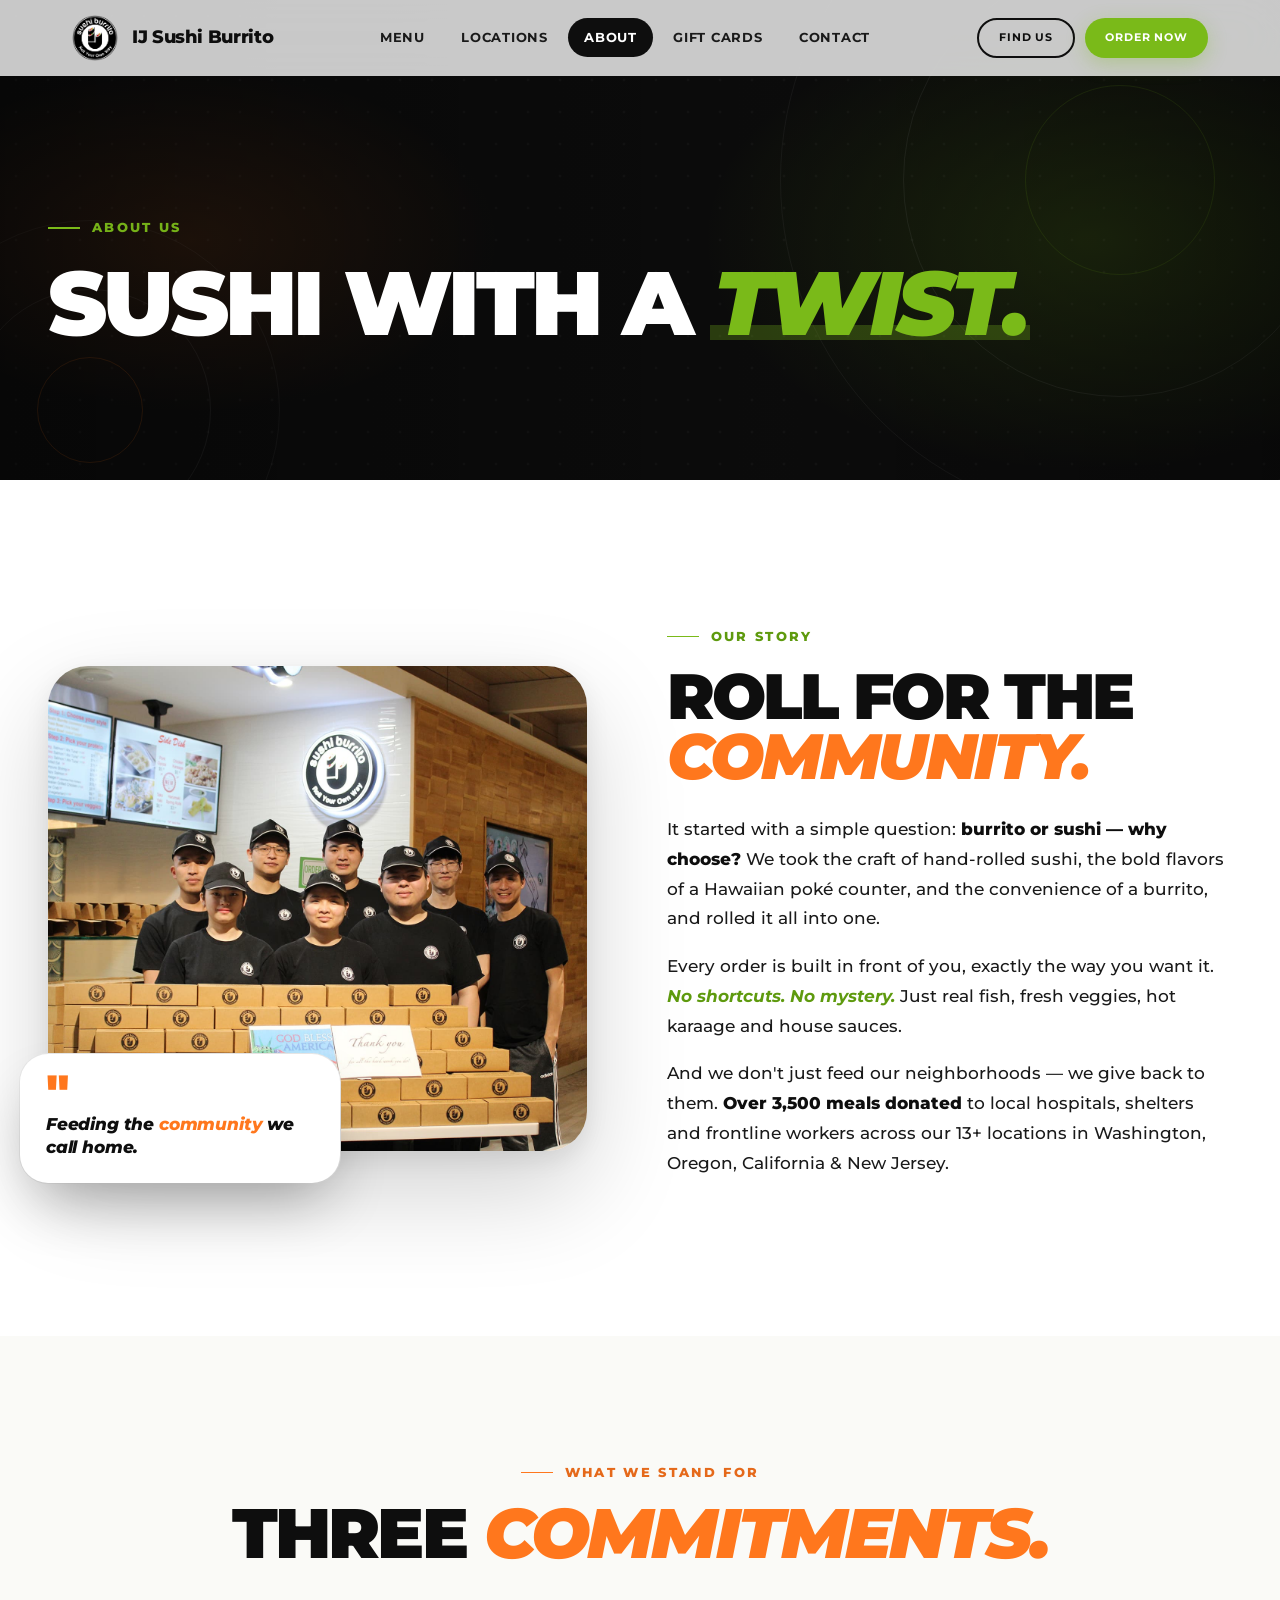
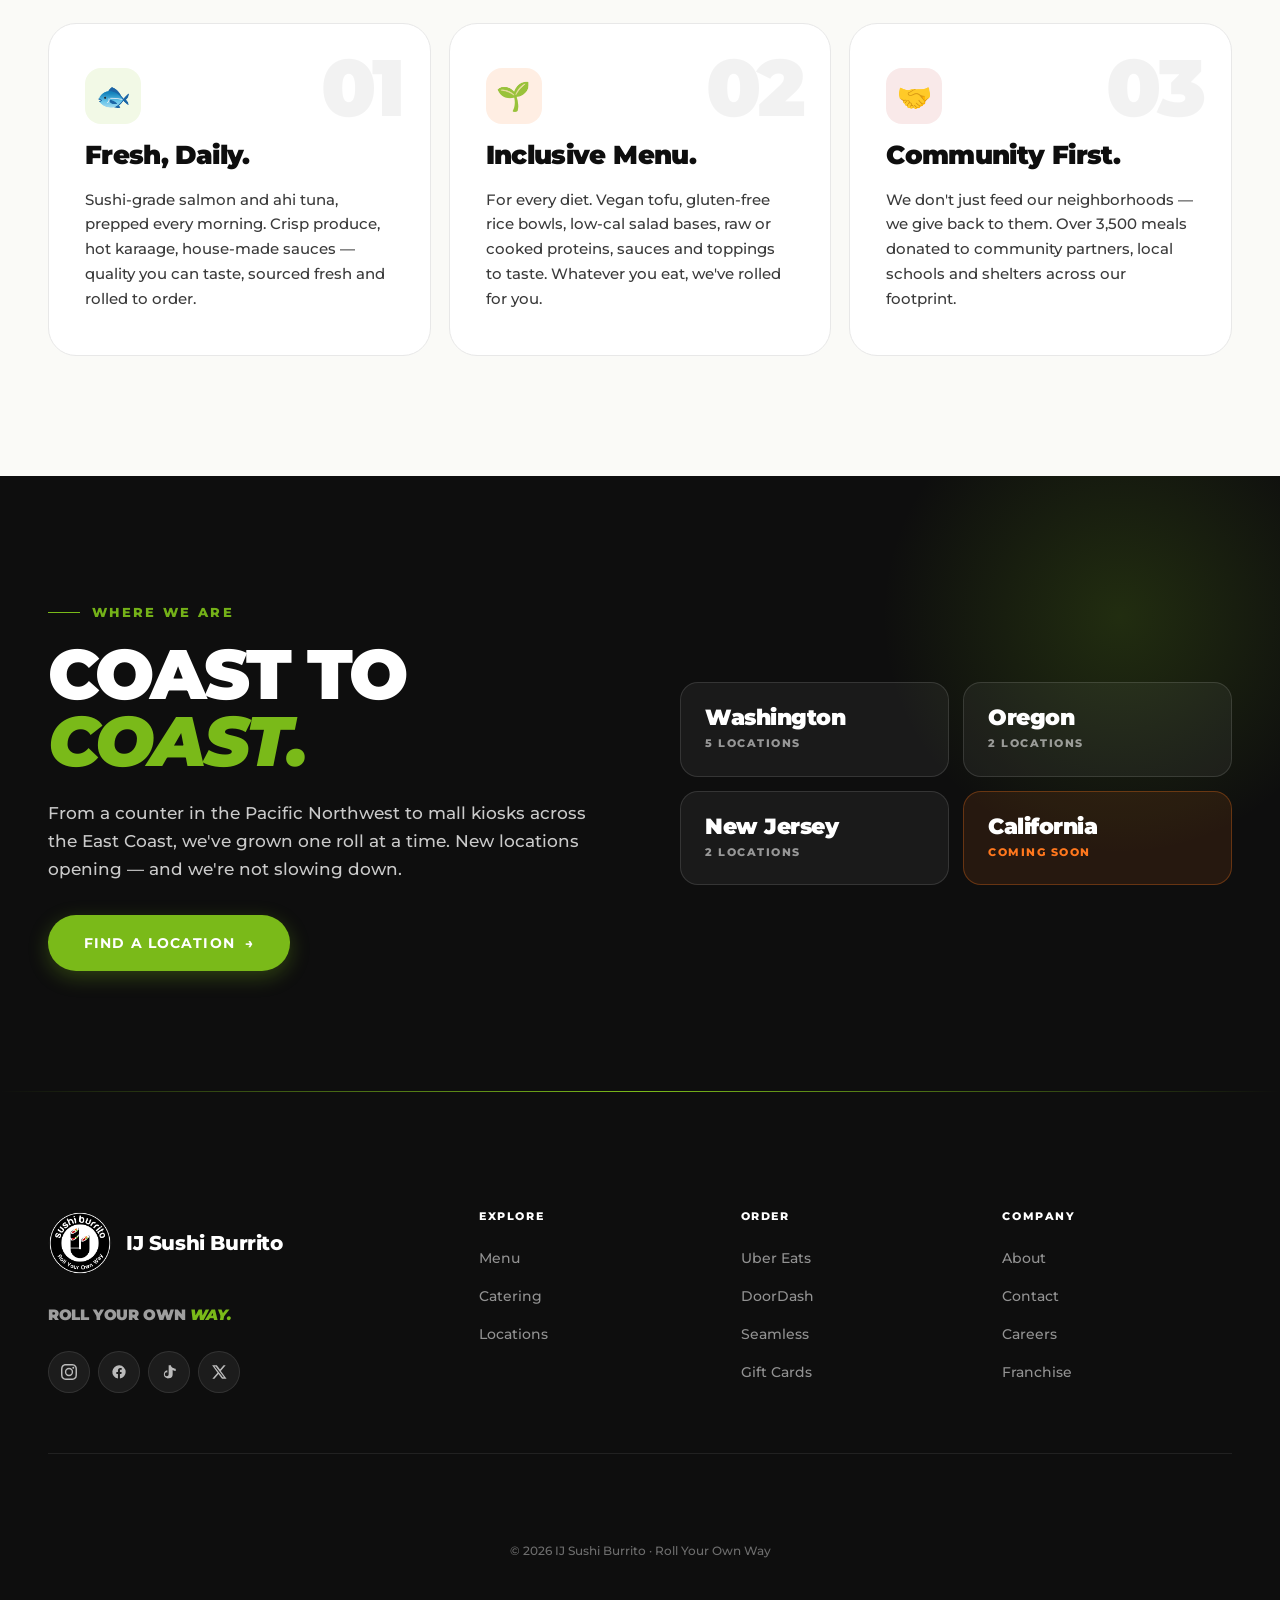
==== about.html @ fa0d4764 "Initial site: home, menu, locations, about, gift cards, contact Static marketing site for IJ Sushi B" ====
<!DOCTYPE html>
<html lang="en">
<head>
<meta charset="UTF-8">
<meta name="viewport" content="width=device-width, initial-scale=1.0, viewport-fit=cover">
<meta name="theme-color" content="#7ABA19">
<title>About — IJ Sushi Burrito</title>
<meta name="description" content="Sushi with a modern twist. 13+ locations across WA, OR, CA & NJ. Fresh ingredients daily, inclusive menu for all diets, committed to our communities.">

<meta property="og:type" content="website">
<meta property="og:title" content="About — IJ Sushi Burrito">
<meta property="og:description" content="Burrito or sushi — what if you wanted both? Sushi with a modern twist.">
<meta property="og:image" content="assets/logo.png">

<link rel="icon" type="image/png" href="assets/logo.png">
<link rel="apple-touch-icon" href="assets/logo.png">

<link rel="preconnect" href="https://fonts.googleapis.com">
<link rel="preconnect" href="https://fonts.gstatic.com" crossorigin>
<link href="https://fonts.googleapis.com/css2?family=Montserrat:wght@400;500;600;700;800;900&display=swap" rel="stylesheet">

<link rel="stylesheet" href="styles.css?v=3">

<style>
/* ════════════ ABOUT PAGE ════════════ */

/* Hero — matches locations/menu treatment */
.ab-hero{
  position:relative;background:var(--ink);color:#fff;
  min-height:480px;display:flex;align-items:center;
  overflow:hidden;padding:calc(var(--nav-h) + 80px) 0 80px;
}
.ab-hero__bg{
  position:absolute;inset:0;z-index:0;overflow:hidden;
  background:
    radial-gradient(rgba(255,255,255,.04) 1.5px,transparent 1.6px) 0 0/32px 32px,
    radial-gradient(ellipse 50% 80% at 85% 50%,rgba(122,186,25,.2) 0%,transparent 60%),
    radial-gradient(ellipse 40% 60% at 15% 50%,rgba(255,119,29,.14) 0%,transparent 60%),
    var(--ink);
}
.ab-hero__overlay{
  position:absolute;inset:0;z-index:1;pointer-events:none;
  background:linear-gradient(90deg,rgba(0,0,0,.5) 0%,rgba(0,0,0,.2) 60%,rgba(0,0,0,.4) 100%);
}
/* Concentric "sushi roll" rings */
.ab-roll{
  position:absolute;border-radius:50%;
  border:1.5px solid rgba(255,255,255,.06);pointer-events:none;
  z-index:0;
}
.ab-roll::before,.ab-roll::after{
  content:'';position:absolute;inset:18%;border-radius:50%;
  border:1.5px solid rgba(255,255,255,.08);
}
.ab-roll::after{inset:36%;border-color:rgba(122,186,25,.18)}
.ab-roll--lg{width:680px;height:680px;top:-160px;right:-180px;animation:rollSpin 80s linear infinite}
.ab-roll--md{width:380px;height:380px;bottom:-120px;left:-100px;animation:rollSpin 60s linear infinite reverse}
.ab-roll--md::after{border-color:rgba(255,119,29,.2)}
@keyframes rollSpin{to{transform:rotate(360deg)}}
@media(max-width:900px){.ab-roll--lg{width:440px;height:440px}.ab-roll--md{display:none}}
.ab-hero__inner{
  position:relative;z-index:2;max-width:1320px;margin:0 auto;padding:0 48px;width:100%;
}
@media(max-width:900px){.ab-hero__inner{padding:0 28px}}
.ab-hero__eyebrow{
  display:inline-flex;align-items:center;gap:12px;
  font-size:13px;font-weight:800;letter-spacing:.18em;text-transform:uppercase;
  color:rgba(122,186,25,.95);margin-bottom:24px;
}
.ab-hero__eyebrow::before{content:'';width:32px;height:1.5px;background:var(--brand)}
.ab-hero h1{
  color:#fff;font-family:var(--fm-display);
  font-size:clamp(48px,7vw,120px);font-weight:900;
  letter-spacing:-.045em;line-height:.92;margin:0;text-transform:uppercase;
}
.ab-hero h1 em{
  font-style:italic;font-weight:900;color:var(--brand);
  position:relative;display:inline-block;text-transform:uppercase;
}
.ab-hero h1 em::after{
  content:'';position:absolute;left:-.04em;right:-.04em;bottom:.05em;
  height:.16em;background:rgba(122,186,25,.28);z-index:-1;
}
.ab-hero__sub{font-size:17px;color:rgba(255,255,255,.78);line-height:1.65;font-weight:500;max-width:420px;margin:0 0 24px}
.ab-hero__stats{display:flex;gap:36px;flex-wrap:wrap}
.ab-hero__stat{border-left:1px solid rgba(255,255,255,.18);padding-left:18px}
.ab-hero__stat strong{display:block;font-family:var(--fm-display);font-size:32px;font-weight:900;color:#fff;letter-spacing:-.02em;line-height:1;margin-bottom:4px}
.ab-hero__stat strong em{color:var(--brand);font-style:normal}
.ab-hero__stat span{font-size:11px;font-weight:700;letter-spacing:.12em;text-transform:uppercase;color:rgba(255,255,255,.6)}

/* Stats strip */
.ab-stats{background:var(--bg);padding:80px 0;border-bottom:1px solid var(--ink7)}
.ab-stats__inner{max-width:1320px;margin:0 auto;padding:0 48px;display:grid;grid-template-columns:repeat(4,1fr);gap:32px;align-items:end}
@media(max-width:900px){.ab-stats__inner{grid-template-columns:repeat(2,1fr);gap:32px;padding:0 28px}}
@media(max-width:520px){.ab-stats__inner{grid-template-columns:1fr 1fr}}
.ab-stat{display:flex;flex-direction:column;gap:6px;border-left:2px solid var(--brand);padding-left:20px}
.ab-stat:nth-child(2){border-left-color:var(--orange)}
.ab-stat:nth-child(3){border-left-color:var(--ink)}
.ab-stat:nth-child(4){border-left-color:var(--brand)}
.ab-stat strong{font-family:var(--fm-display);font-size:clamp(40px,5vw,64px);font-weight:900;color:var(--ink);letter-spacing:-.04em;line-height:.9}
.ab-stat strong em{font-style:normal;color:var(--brand)}
.ab-stat:nth-child(2) strong em{color:var(--orange)}
.ab-stat span{font-size:11px;font-weight:800;letter-spacing:.14em;text-transform:uppercase;color:var(--ink3);margin-top:4px}

/* Story — split layout with interior photo */
.ab-story{background:var(--bg);padding:140px 0;position:relative;overflow:hidden}
@media(max-width:700px){.ab-story{padding:80px 0}}
.ab-story__inner{max-width:1320px;margin:0 auto;padding:0 48px;display:grid;grid-template-columns:1fr 1.05fr;gap:80px;align-items:center}
@media(max-width:980px){.ab-story__inner{grid-template-columns:1fr;gap:48px;padding:0 28px}}

/* Photo column — wrap allows pull-card to overflow */
.ab-story__media{position:relative}
.ab-story__photo{position:relative;aspect-ratio:4/3.6;border-radius:var(--r-xl);overflow:hidden;box-shadow:var(--s4);margin:0}
@media(max-width:980px){.ab-story__photo{aspect-ratio:4/3}}
.ab-story__photo img{position:absolute;inset:0;width:100%;height:100%;object-fit:cover;transition:transform 1.2s var(--e)}
.ab-story__media:hover .ab-story__photo img{transform:scale(1.04)}

/* Floating quote pull-card — sibling of photo, can overflow */
.ab-story__pull{
  position:absolute;left:-28px;bottom:-32px;z-index:3;
  background:#fff;border-radius:var(--r-lg);padding:24px 26px;max-width:320px;
  box-shadow:0 30px 60px -16px rgba(0,0,0,.32),0 0 0 1px var(--ink7);
}
@media(max-width:980px){.ab-story__pull{left:16px;bottom:-24px;max-width:80%}}
.ab-story__pull-mark{font-family:var(--fm-display);font-size:48px;font-weight:900;color:var(--orange);line-height:.6;margin-bottom:6px}
.ab-story__pull p{font-family:var(--fm-display);font-size:17px;font-weight:800;letter-spacing:-.01em;line-height:1.35;color:var(--ink);margin:0;font-style:italic}
.ab-story__pull p span{color:var(--orange)}

/* Copy column */
.ab-story__copy .eyebrow{display:inline-flex;align-items:center;gap:12px;font-size:13px;font-weight:800;letter-spacing:.18em;text-transform:uppercase;color:var(--brand-d);margin-bottom:18px}
.ab-story__copy .eyebrow::before{content:'';width:32px;height:1.5px;background:var(--brand)}
.ab-story__copy h2{
  font-family:var(--fm-display);font-size:clamp(36px,5vw,64px);
  font-weight:900;letter-spacing:-.04em;line-height:.95;margin:0 0 28px;text-transform:uppercase;color:var(--ink);
}
.ab-story__copy h2 em{font-style:italic;color:var(--orange);text-transform:uppercase}
.ab-story__copy p{font-size:17px;line-height:1.75;color:var(--ink2);margin:0 0 18px;font-weight:500}
.ab-story__copy p strong{color:var(--ink);font-weight:800}
.ab-story__copy p em{color:var(--brand-d);font-style:italic;font-weight:700}

/* Pillars */
.ab-pillars{background:var(--bg2);padding:120px 0}
@media(max-width:700px){.ab-pillars{padding:72px 0}}
.ab-pillars__inner{max-width:1320px;margin:0 auto;padding:0 48px}
@media(max-width:900px){.ab-pillars__inner{padding:0 28px}}
.ab-pillars__head{text-align:center;max-width:880px;margin:0 auto 56px}
.ab-pillars__head .eyebrow{display:inline-flex;align-items:center;gap:12px;font-size:13px;font-weight:800;letter-spacing:.18em;text-transform:uppercase;color:var(--orange-d);margin-bottom:18px}
.ab-pillars__head .eyebrow::before{content:'';width:32px;height:1.5px;background:var(--orange)}
.ab-pillars__head h2{font-family:var(--fm-display);font-size:clamp(36px,5.5vw,72px);font-weight:900;letter-spacing:-.04em;line-height:.95;margin:0;text-transform:uppercase;color:var(--ink);white-space:nowrap;text-wrap:nowrap;text-align:center}
@media(max-width:640px){.ab-pillars__head h2{white-space:normal;text-wrap:balance}}
.ab-pillars__head h2 em{font-style:italic;color:var(--orange)}
.ab-pillars__grid{display:grid;grid-template-columns:repeat(3,1fr);gap:18px}
@media(max-width:900px){.ab-pillars__grid{grid-template-columns:1fr}}
.ab-pillar{
  background:#fff;border:1px solid var(--ink7);border-radius:var(--r-lg);
  padding:44px 36px;display:flex;flex-direction:column;gap:18px;
  transition:transform .3s var(--e),box-shadow .3s var(--e),border-color .3s;
  position:relative;overflow:hidden;
}
.ab-pillar:hover{transform:translateY(-4px);box-shadow:var(--s3);border-color:var(--brand)}
.ab-pillar__num{
  position:absolute;top:24px;right:28px;
  font-family:var(--fm-display);font-size:80px;font-weight:900;
  color:rgba(0,0,0,.05);letter-spacing:-.04em;line-height:1;pointer-events:none;
}
.ab-pillar__icon{
  width:56px;height:56px;border-radius:16px;background:var(--brand-t);color:var(--brand-d);
  font-size:28px;display:flex;align-items:center;justify-content:center;
}
.ab-pillar:nth-child(2) .ab-pillar__icon{background:rgba(255,119,29,.12);color:var(--orange-d)}
.ab-pillar:nth-child(3) .ab-pillar__icon{background:rgba(196,42,42,.1);color:var(--red)}
.ab-pillar h3{font-family:var(--fm-display);font-size:26px;font-weight:900;letter-spacing:-.025em;margin:0;color:var(--ink);line-height:1.05}
.ab-pillar p{font-size:15px;color:var(--ink3);line-height:1.65;margin:0;font-weight:500}

/* Reach / States */
.ab-reach{background:var(--ink);color:#fff;padding:120px 0;position:relative;overflow:hidden}
@media(max-width:700px){.ab-reach{padding:72px 0}}
.ab-reach::before{content:'';position:absolute;top:-100px;right:-80px;width:480px;height:480px;border-radius:50%;background:radial-gradient(circle,rgba(122,186,25,.18),transparent 70%);pointer-events:none}
.ab-reach__inner{position:relative;z-index:1;max-width:1320px;margin:0 auto;padding:0 48px;display:grid;grid-template-columns:1fr 1fr;gap:80px;align-items:center}
@media(max-width:900px){.ab-reach__inner{grid-template-columns:1fr;gap:48px;padding:0 28px}}
.ab-reach__copy .eyebrow{display:inline-flex;align-items:center;gap:12px;font-size:13px;font-weight:800;letter-spacing:.18em;text-transform:uppercase;color:rgba(122,186,25,.95);margin-bottom:18px}
.ab-reach__copy .eyebrow::before{content:'';width:32px;height:1.5px;background:var(--brand)}
.ab-reach__copy h2{color:#fff;font-family:var(--fm-display);font-size:clamp(40px,5.5vw,72px);font-weight:900;letter-spacing:-.04em;line-height:.95;margin:0 0 24px;text-transform:uppercase}
.ab-reach__copy h2 em{font-style:italic;color:var(--brand)}
.ab-reach__copy p{font-size:17px;color:rgba(255,255,255,.78);line-height:1.65;margin:0 0 32px;font-weight:500}
.ab-reach__states{display:grid;grid-template-columns:repeat(2,1fr);gap:14px}
@media(max-width:520px){.ab-reach__states{grid-template-columns:1fr}}
.ab-state{
  background:rgba(255,255,255,.05);border:1px solid rgba(255,255,255,.12);
  border-radius:var(--r);padding:24px 24px;
  transition:background .3s,border-color .3s,transform .3s;
  display:flex;flex-direction:column;gap:6px;
}
.ab-state:hover{background:rgba(122,186,25,.1);border-color:var(--brand);transform:translateY(-3px)}
.ab-state__name{font-family:var(--fm-display);font-size:22px;font-weight:900;color:#fff;letter-spacing:-.02em;line-height:1}
.ab-state__count{font-size:11px;font-weight:800;letter-spacing:.14em;text-transform:uppercase;color:rgba(255,255,255,.55)}
.ab-state--soon{background:rgba(255,119,29,.1);border-color:rgba(255,119,29,.3)}
.ab-state--soon .ab-state__count{color:var(--orange)}


/* CTA */
.ab-cta{background:var(--brand);color:#fff;padding:120px 0;text-align:center;position:relative;overflow:hidden}
.ab-cta::before{content:'';position:absolute;bottom:-100px;right:-80px;width:420px;height:420px;border-radius:50%;background:radial-gradient(circle,rgba(255,255,255,.18),transparent 70%);pointer-events:none}
.ab-cta__inner{position:relative;z-index:1;max-width:780px;margin:0 auto;padding:0 48px}
@media(max-width:700px){.ab-cta__inner{padding:0 28px}}
.ab-cta h2{
  color:#fff;font-family:var(--fm-display);
  font-size:clamp(48px,7vw,104px);font-weight:900;letter-spacing:-.04em;line-height:.92;margin:0 0 24px;text-transform:uppercase;
}
.ab-cta h2 em{color:var(--ink);font-style:normal;background:#fff;padding:0 .14em;border-radius:6px;display:inline-block;transform:rotate(-1.5deg)}
.ab-cta p{font-size:18px;color:rgba(255,255,255,.95);line-height:1.6;margin:0 auto 32px;max-width:520px}
.ab-cta__btns{display:flex;gap:14px;justify-content:center;flex-wrap:wrap}
</style>
</head>

<body>
<a href="#main" class="skip">Skip to content</a>

<!-- NAV -->
<header class="nav" id="nav">
  <div class="nav__inner">
    <a href="index.html" class="nav__logo" aria-label="IJ Sushi Burrito home">
      <img src="assets/logo.png" alt="" width="46" height="46">
      <span>IJ <span class="s">Sushi</span> <span class="b">Burrito</span></span>
    </a>
    <nav aria-label="Primary">
      <ul class="nav__links">
        <li><a href="menu.html">Menu</a></li>
        <li><a href="locations.html">Locations</a></li>
        <li><a href="about.html" aria-current="page">About</a></li>
        <li><a href="gift-cards.html">Gift Cards</a></li>
        <li><a href="contact.html">Contact</a></li>
      </ul>
    </nav>
    <div class="nav__cta">
      <a href="locations.html" class="btn btn--outline btn--sm">Find Us</a>
      <a href="menu.html" class="btn btn--brand btn--sm">Order Now</a>
      <button class="burger" aria-label="Open menu" aria-expanded="false" aria-controls="drawer">
        <span></span><span></span><span></span>
      </button>
    </div>
  </div>
</header>

<div class="drawer" id="drawer" hidden>
  <ul>
    <li><a href="menu.html">Menu</a></li>
    <li><a href="locations.html">Locations</a></li>
    <li><a href="about.html">About</a></li>
    <li><a href="gift-cards.html">Gift Cards</a></li>
    <li><a href="contact.html">Contact</a></li>
  </ul>
  <a href="menu.html" class="btn btn--brand btn--lg">Order Now →</a>
</div>

<main id="main">

<!-- HERO -->
<section class="ab-hero" aria-labelledby="ab-hero-title">
  <div class="ab-hero__bg" aria-hidden="true">
    <span class="ab-roll ab-roll--lg"></span>
    <span class="ab-roll ab-roll--md"></span>
  </div>
  <div class="ab-hero__overlay"></div>
  <div class="ab-hero__inner">
    <div>
      <p class="ab-hero__eyebrow">About Us</p>
      <h1 id="ab-hero-title">Sushi with a <em>twist.</em></h1>
    </div>
  </div>
</section>

<!-- STORY -->
<section class="ab-story">
  <div class="ab-story__inner">

    <!-- Photo with floating pull-quote -->
    <div class="ab-story__media">
      <figure class="ab-story__photo">
        <img src="assets/photos/about-interior.jpg" alt="IJ Sushi Burrito team standing behind a tall stack of catering boxes prepared for community donation" loading="lazy">
      </figure>
      <div class="ab-story__pull">
        <div class="ab-story__pull-mark">"</div>
        <p>Feeding the <span>community</span> we call home.</p>
      </div>
    </div>

    <!-- Copy -->
    <div class="ab-story__copy">
      <p class="eyebrow">Our Story</p>
      <h2>Roll for the <em>community.</em></h2>
      <p>It started with a simple question: <strong>burrito or sushi — why choose?</strong> We took the craft of hand-rolled sushi, the bold flavors of a Hawaiian poké counter, and the convenience of a burrito, and rolled it all into one.</p>
      <p>Every order is built in front of you, exactly the way you want it. <em>No shortcuts. No mystery.</em> Just real fish, fresh veggies, hot karaage and house sauces.</p>
      <p>And we don't just feed our neighborhoods — we give back to them. <strong>Over 3,500 meals donated</strong> to local hospitals, shelters and frontline workers across our 13+ locations in Washington, Oregon, California &amp; New Jersey.</p>
    </div>

  </div>
</section>

<!-- PILLARS -->
<section class="ab-pillars">
  <div class="ab-pillars__inner">
    <div class="ab-pillars__head">
      <p class="eyebrow">What We Stand For</p>
      <h2>Three <em>commitments.</em></h2>
    </div>
    <div class="ab-pillars__grid">
      <div class="ab-pillar">
        <span class="ab-pillar__num">01</span>
        <div class="ab-pillar__icon">🐟</div>
        <h3>Fresh, Daily.</h3>
        <p>Sushi-grade salmon and ahi tuna, prepped every morning. Crisp produce, hot karaage, house-made sauces — quality you can taste, sourced fresh and rolled to order.</p>
      </div>
      <div class="ab-pillar">
        <span class="ab-pillar__num">02</span>
        <div class="ab-pillar__icon">🌱</div>
        <h3>Inclusive Menu.</h3>
        <p>For every diet. Vegan tofu, gluten-free rice bowls, low-cal salad bases, raw or cooked proteins, sauces and toppings to taste. Whatever you eat, we've rolled for you.</p>
      </div>
      <div class="ab-pillar">
        <span class="ab-pillar__num">03</span>
        <div class="ab-pillar__icon">🤝</div>
        <h3>Community First.</h3>
        <p>We don't just feed our neighborhoods — we give back to them. Over 3,500 meals donated to community partners, local schools and shelters across our footprint.</p>
      </div>
    </div>
  </div>
</section>

<!-- REACH -->
<section class="ab-reach">
  <div class="ab-reach__inner">
    <div class="ab-reach__copy">
      <p class="eyebrow">Where We Are</p>
      <h2>Coast to <em>coast.</em></h2>
      <p>From a counter in the Pacific Northwest to mall kiosks across the East Coast, we've grown one roll at a time. New locations opening — and we're not slowing down.</p>
      <a href="locations.html" class="btn btn--brand btn--lg">Find a Location <span class="arrow">→</span></a>
    </div>
    <div class="ab-reach__states">
      <div class="ab-state">
        <span class="ab-state__name">Washington</span>
        <span class="ab-state__count">5 Locations</span>
      </div>
      <div class="ab-state">
        <span class="ab-state__name">Oregon</span>
        <span class="ab-state__count">2 Locations</span>
      </div>
      <div class="ab-state">
        <span class="ab-state__name">New Jersey</span>
        <span class="ab-state__count">2 Locations</span>
      </div>
      <div class="ab-state ab-state--soon">
        <span class="ab-state__name">California</span>
        <span class="ab-state__count">Coming Soon</span>
      </div>
    </div>
  </div>
</section>


</main>

<!-- FOOTER -->
<footer>
  <div class="container">
    <div class="foot-top">
      <div class="foot-tag">
        <a href="index.html" class="foot-tag__brand" aria-label="IJ Sushi Burrito home">
          <img src="assets/logo.png" alt="" width="64" height="64">
          <span>IJ <span class="s">Sushi</span> <span class="b">Burrito</span></span>
        </a>
        <p class="foot-tag__slogan">Roll your own <em>way.</em></p>
        <div class="social" aria-label="Social media">
          <a href="https://www.instagram.com/ij_sushiburrito/" target="_blank" rel="noopener" aria-label="Instagram"><svg viewBox="0 0 24 24"><path d="M12 2.2c3.2 0 3.6 0 4.8.1 1.2.1 1.8.2 2.2.4.6.2 1 .5 1.4.9.4.4.7.8.9 1.4.2.4.3 1 .4 2.2.1 1.2.1 1.6.1 4.8s0 3.6-.1 4.8c-.1 1.2-.2 1.8-.4 2.2-.2.6-.5 1-.9 1.4-.4.4-.8.7-1.4.9-.4.2-1 .3-2.2.4-1.2.1-1.6.1-4.8.1s-3.6 0-4.8-.1c-1.2-.1-1.8-.2-2.2-.4-.6-.2-1-.5-1.4-.9-.4-.4-.7-.8-.9-1.4-.2-.4-.3-1-.4-2.2-.1-1.2-.1-1.6-.1-4.8s0-3.6.1-4.8c.1-1.2.2-1.8.4-2.2.2-.6.5-1 .9-1.4.4-.4.8-.7 1.4-.9.4-.2 1-.3 2.2-.4 1.2-.1 1.6-.1 4.8-.1zM12 0C8.7 0 8.3 0 7.1.1 5.8.1 5 .3 4.2.6c-.8.3-1.5.7-2.1 1.4C1.4 2.6 1 3.3.7 4.2.4 5 .2 5.8.1 7.1 0 8.3 0 8.7 0 12s0 3.7.1 4.9c.1 1.3.3 2.1.6 2.9.3.8.7 1.5 1.4 2.1.7.7 1.4 1.1 2.1 1.4.8.3 1.6.5 2.9.6 1.2.1 1.6.1 4.9.1s3.7 0 4.9-.1c1.3-.1 2.1-.3 2.9-.6.8-.3 1.5-.7 2.1-1.4.7-.7 1.1-1.4 1.4-2.1.3-.8.5-1.6.6-2.9.1-1.2.1-1.6.1-4.9s0-3.7-.1-4.9c-.1-1.3-.3-2.1-.6-2.9-.3-.8-.7-1.5-1.4-2.1-.7-.7-1.4-1.1-2.1-1.4-.8-.3-1.6-.5-2.9-.6C15.7 0 15.3 0 12 0zm0 5.8a6.2 6.2 0 100 12.4 6.2 6.2 0 000-12.4zm0 10.3a4.1 4.1 0 110-8.2 4.1 4.1 0 010 8.2zm7.9-10.5a1.4 1.4 0 11-2.9 0 1.4 1.4 0 012.9 0z"/></svg></a>
          <a href="https://www.facebook.com/IJSushiBurritoHQ/" target="_blank" rel="noopener" aria-label="Facebook"><svg viewBox="0 0 24 24"><path d="M22 12a10 10 0 10-11.6 9.9v-7H8v-2.9h2.4V9.8c0-2.4 1.4-3.7 3.6-3.7 1 0 2.1.2 2.1.2v2.3h-1.2c-1.2 0-1.5.7-1.5 1.5V12h2.6l-.4 2.9h-2.2v7A10 10 0 0022 12z"/></svg></a>
          <a href="#" target="_blank" rel="noopener" aria-label="TikTok"><svg viewBox="0 0 24 24"><path d="M19.6 6.3a4.8 4.8 0 01-2.9-1 4.8 4.8 0 01-1.9-3.3h-3.3v13.4a2.9 2.9 0 11-2-2.8V9.2a6.2 6.2 0 102 12.3 6.2 6.2 0 006-6.2V9.1a8 8 0 004.6 1.5V7.3a4.8 4.8 0 01-2.5-1z"/></svg></a>
          <a href="#" target="_blank" rel="noopener" aria-label="Twitter"><svg viewBox="0 0 24 24"><path d="M18.9 2H22l-7.3 8.4L23.3 22h-6.8l-5.3-7-6.1 7H2l7.8-9L1.7 2h7l4.8 6.4L18.9 2zm-1.2 18h1.7L7 3.9H5.1L17.7 20z"/></svg></a>
        </div>
      </div>
      <div class="foot-cols">
        <div class="foot-col">
          <h4>Explore</h4>
          <ul>
            <li><a href="menu.html">Menu</a></li>
            <li><a href="menu.html#catering">Catering</a></li>
            <li><a href="locations.html">Locations</a></li>
          </ul>
        </div>
        <div class="foot-col">
          <h4>Order</h4>
          <ul>
            <li><a href="https://www.ubereats.com/store/ij-sushi-burrito/3pzm3OdZTrqogPzIFTW_Sg" target="_blank" rel="noopener">Uber Eats</a></li>
            <li><a href="https://www.doordash.com/store/ij-sushi-burrito-seattle-876364/" target="_blank" rel="noopener">DoorDash</a></li>
            <li><a href="https://www.seamless.com/food/ij_sushi_burrito/menu" target="_blank" rel="noopener">Seamless</a></li>
            <li><a href="gift-cards.html">Gift Cards</a></li>
          </ul>
        </div>
        <div class="foot-col">
          <h4>Company</h4>
          <ul>
            <li><a href="about.html">About</a></li>
            <li><a href="contact.html">Contact</a></li>
            <li><a href="#">Careers</a></li>
            <li><a href="#">Franchise</a></li>
          </ul>
        </div>
      </div>
    </div>
    <div class="foot-bot">
      <div class="foot-meta">© 2026 IJ Sushi Burrito · Roll Your Own Way</div>
    </div>
  </div>
</footer>

<button class="to-top" id="toTop" aria-label="Back to top">
  <svg viewBox="0 0 24 24" width="20" height="20" fill="none" stroke="currentColor" stroke-width="2.5" stroke-linecap="round" stroke-linejoin="round"><path d="M18 15l-6-6-6 6"/></svg>
</button>

<div class="mobile-bar">
  <a href="locations.html" class="btn btn--outline btn--sm">Find Us</a>
  <a href="menu.html" class="btn btn--brand btn--sm">Order Now →</a>
</div>

<script>
const nav = document.getElementById('nav');
const toTop = document.getElementById('toTop');
const onScroll = () => {
  nav.classList.toggle('scrolled', window.scrollY > 12);
  toTop.classList.toggle('show', window.scrollY > 600);
};
window.addEventListener('scroll', onScroll, { passive: true });
onScroll();

const burger = document.querySelector('.burger');
const drawer = document.getElementById('drawer');
burger?.addEventListener('click', () => {
  const open = drawer.classList.toggle('open');
  burger.setAttribute('aria-expanded', open);
  drawer.hidden = !open;
});
drawer?.querySelectorAll('a').forEach(a => a.addEventListener('click', () => {
  drawer.classList.remove('open');
  burger.setAttribute('aria-expanded', 'false');
  drawer.hidden = true;
}));

toTop.addEventListener('click', () => window.scrollTo({ top: 0, behavior: 'smooth' }));
</script>

</body>
</html>
---- styles.css ----
/* ═══════════════════════════════════════════════════════════
   IJ SUSHI BURRITO — DESIGN SYSTEM v2
   Editorial · Bold · Brand-true
   ═══════════════════════════════════════════════════════════ */

*,*::before,*::after{box-sizing:border-box;margin:0;padding:0}

:root{
  /* ── Brand ── */
  --brand:#7ABA19;--brand-d:#5E9A0E;--brand-l:#92d127;
  --brand-t:#f2f9e6;--brand-g:rgba(122,186,25,.15);
  --orange:#FF771D;--orange-d:#e5691a;--orange-l:#ff8d3d;
  --orange-t:#fff3eb;
  --red:#C42A2A;--red-d:#a32222;--red-t:#fbeaea;

  /* ── Ink ── */
  --ink:#0e0e0e;--ink2:#1a1a1a;--ink3:#3a3a3a;--ink4:#666;
  --ink5:#999;--ink6:#cfcfcf;--ink7:#e8e8e8;--ink8:#f4f4f4;

  /* ── Surfaces ── */
  --bg:#fff;--bg2:#fafaf7;--bg3:#f4f1e8;
  --cream:#fff8e8;--cream2:#fdf3d7;

  /* ── Type ── */
  --fm:'Montserrat',-apple-system,BlinkMacSystemFont,'Segoe UI',Roboto,sans-serif;
  --fm-display:'Montserrat',-apple-system,sans-serif;

  /* ── Shadows ── */
  --s1:0 4px 16px rgba(0,0,0,.04),0 1px 2px rgba(0,0,0,.06);
  --s2:0 12px 32px rgba(0,0,0,.06),0 2px 4px rgba(0,0,0,.04);
  --s3:0 24px 60px rgba(0,0,0,.1),0 4px 12px rgba(0,0,0,.06);
  --s4:0 40px 100px rgba(0,0,0,.18),0 8px 24px rgba(0,0,0,.08);
  --s-glow-g:0 0 40px rgba(122,186,25,.35);
  --s-glow-o:0 0 40px rgba(255,119,29,.35);

  /* ── Motion ── */
  --e:cubic-bezier(.25,.8,.25,1);
  --e-out:cubic-bezier(.16,1,.3,1);
  --e-bounce:cubic-bezier(.68,-.55,.27,1.55);

  /* ── Layout ── */
  --nav-h:76px;
  --r-sm:10px;--r:18px;--r-lg:28px;--r-xl:40px;
}

html{scroll-behavior:smooth;scroll-padding-top:calc(var(--nav-h) + 16px)}
body{font-family:var(--fm);background:var(--bg);color:var(--ink);-webkit-font-smoothing:antialiased;line-height:1.5;overflow-x:hidden;font-weight:500}
img,svg,video{max-width:100%;display:block}
a{color:inherit;text-decoration:none}
button{font:inherit;cursor:pointer;border:none;background:none;color:inherit}
::selection{background:var(--brand);color:#fff}

:focus-visible{outline:3px solid var(--brand);outline-offset:3px;border-radius:6px}
.skip{position:absolute;left:-9999px;top:12px;background:var(--ink);color:#fff;padding:10px 18px;border-radius:99px;font-weight:700;font-size:13px;z-index:999}
.skip:focus{left:12px}
@media(prefers-reduced-motion:reduce){
  *,*::before,*::after{animation-duration:.01ms!important;animation-iteration-count:1!important;transition-duration:.01ms!important;scroll-behavior:auto!important}
}

/* ── Layout ── */
.container{max-width:1320px;margin:0 auto;padding:0 48px}
.container-narrow{max-width:1100px;margin:0 auto;padding:0 48px}
@media(max-width:900px){.container,.container-narrow{padding:0 28px}}
@media(max-width:500px){.container,.container-narrow{padding:0 20px}}

.section{padding:140px 0;position:relative}
.section-tight{padding:90px 0}
@media(max-width:800px){.section{padding:88px 0}.section-tight{padding:64px 0}}
@media(max-width:500px){.section{padding:64px 0}.section-tight{padding:48px 0}}

/* ── TYPE SYSTEM ── */
.eyebrow{
  display:inline-flex;align-items:center;gap:10px;
  font-size:11px;font-weight:700;letter-spacing:.18em;text-transform:uppercase;
  color:var(--brand-d);margin-bottom:18px;
}
.eyebrow::before{
  content:'';width:24px;height:1.5px;background:var(--brand);display:block;
}
.eyebrow--orange{color:var(--orange-d)}
.eyebrow--orange::before{background:var(--orange)}
.eyebrow--white{color:rgba(255,255,255,.9)}
.eyebrow--white::before{background:rgba(255,255,255,.4)}

h1,h2,h3,h4{font-family:var(--fm-display);font-weight:800;letter-spacing:-.035em;line-height:.95;color:var(--ink);text-wrap:balance}
h1{font-size:clamp(44px,9vw,140px);text-transform:uppercase;letter-spacing:-.045em;line-height:.88}
h2{font-size:clamp(32px,6.5vw,84px);text-transform:uppercase;margin-bottom:24px;line-height:.92;letter-spacing:-.04em}
h2 em{font-style:normal;color:var(--brand)}
h2 em.o{color:var(--orange)}
h3{font-size:24px;letter-spacing:-.02em;line-height:1.05;font-weight:700}
.lead{font-size:clamp(17px,1.6vw,21px);font-weight:400;color:var(--ink3);line-height:1.6;max-width:580px;text-wrap:pretty}

/* Outlined display text */
.outline-text{
  -webkit-text-stroke:2px currentColor;color:transparent;
}

/* ── BUTTONS ── */
.btn{
  display:inline-flex;align-items:center;justify-content:center;gap:10px;
  font-family:var(--fm);font-weight:700;font-size:13px;border-radius:999px;
  padding:16px 28px;transition:transform .25s var(--e),box-shadow .25s var(--e),background .25s var(--e),color .25s var(--e),border-color .25s var(--e);
  white-space:nowrap;text-transform:uppercase;letter-spacing:.08em;line-height:1;min-height:48px;position:relative;overflow:hidden;
}
.btn--lg{padding:20px 36px;font-size:14px;min-height:56px}
.btn--xl{padding:24px 44px;font-size:15px;min-height:64px}
.btn--sm{padding:11px 20px;font-size:11px;min-height:40px}
.btn--brand{background:var(--brand);color:#fff;box-shadow:0 6px 20px rgba(122,186,25,.3)}
.btn--brand:hover{background:var(--brand-d);transform:translateY(-3px);box-shadow:0 12px 32px rgba(122,186,25,.45)}
.btn--orange{background:var(--orange);color:#fff;box-shadow:0 6px 20px rgba(255,119,29,.3)}
.btn--orange:hover{background:var(--orange-d);transform:translateY(-3px);box-shadow:0 12px 32px rgba(255,119,29,.45)}
.btn--ink{background:var(--ink);color:#fff}
.btn--ink:hover{background:#000;transform:translateY(-3px);box-shadow:0 12px 32px rgba(0,0,0,.4)}
.btn--white{background:#fff;color:var(--ink)}
.btn--white:hover{transform:translateY(-3px);box-shadow:0 12px 32px rgba(0,0,0,.2)}
.btn--outline{background:transparent;color:var(--ink);border:2px solid var(--ink)}
.btn--outline:hover{background:var(--ink);color:#fff;transform:translateY(-2px)}
.btn--ghost{background:rgba(255,255,255,.08);color:#fff;border:1px solid rgba(255,255,255,.2);backdrop-filter:blur(20px)}
.btn--ghost:hover{background:rgba(255,255,255,.18);border-color:rgba(255,255,255,.4);transform:translateY(-2px)}
.btn .arrow{transition:transform .3s var(--e-bounce)}
.btn:hover .arrow{transform:translateX(4px)}

/* ── TAGS ── */
.tag{
  display:inline-flex;align-items:center;gap:6px;font-size:10px;font-weight:800;
  letter-spacing:.12em;text-transform:uppercase;padding:7px 14px;border-radius:99px;
  background:#fff;color:var(--ink);box-shadow:0 4px 14px rgba(0,0,0,.1);
  border:1px solid rgba(0,0,0,.06);
}
.tag--brand{background:var(--brand);color:#fff;border-color:transparent}
.tag--orange{background:var(--orange);color:#fff;border-color:transparent}
.tag--red{background:var(--red);color:#fff;border-color:transparent}
.tag--ink{background:var(--ink);color:#fff;border-color:transparent}

/* ── SEAL / STICKER ── */
.seal{
  display:inline-flex;align-items:center;justify-content:center;
  width:120px;height:120px;border-radius:50%;
  background:var(--brand);color:#fff;
  font-size:11px;font-weight:800;letter-spacing:.1em;text-transform:uppercase;
  text-align:center;line-height:1.3;padding:14px;
  box-shadow:var(--s2);
  transform:rotate(-8deg);
  position:relative;
}
.seal::before{
  content:'';position:absolute;inset:6px;border:1.5px dashed rgba(255,255,255,.4);border-radius:50%;
}
.seal--orange{background:var(--orange)}
.seal--ink{background:var(--ink)}
.seal--cream{background:var(--cream);color:var(--ink)}

/* ── NAV ── */
.nav{
  position:fixed;top:0;left:0;right:0;z-index:100;
  background:rgba(255,255,255,.78);backdrop-filter:saturate(180%) blur(24px);
  -webkit-backdrop-filter:saturate(180%) blur(24px);
  border-bottom:1px solid transparent;
  transition:border-color .3s,background .3s;
  height:var(--nav-h);
}
.nav.scrolled{border-bottom-color:rgba(0,0,0,.06);background:rgba(255,255,255,.95)}
.nav__inner{display:flex;align-items:center;justify-content:space-between;height:100%;max-width:1320px;margin:0 auto;padding:0 72px;gap:24px}
@media(max-width:1100px){.nav__inner{padding:0 56px}}
@media(max-width:900px){.nav__inner{padding:0 36px}}
@media(max-width:500px){.nav__inner{padding:0 24px}}
.nav__logo{display:flex;align-items:center;gap:14px;font-family:var(--fm);font-size:18px;font-weight:800;letter-spacing:-.02em;color:var(--ink)}
.nav__logo img{width:46px;height:46px;border-radius:50%;transition:transform .4s var(--e-bounce)}
.nav__logo:hover img{transform:rotate(-12deg) scale(1.08)}
/* Header logo — all-black wordmark */
.nav .nav__logo .s,
.nav .nav__logo .b{color:var(--ink)}
.nav__links{display:flex;gap:4px;list-style:none}
.nav__links a{
  display:block;font-size:13px;font-weight:700;color:var(--ink2);
  text-transform:uppercase;letter-spacing:.06em;
  padding:10px 16px;border-radius:99px;
  transition:background .2s,color .2s;
}
.nav__links a:hover{background:var(--brand-t);color:var(--brand-d)}
.nav__links a[aria-current="page"]{background:var(--ink);color:#fff}
.nav__cta{display:flex;gap:10px;align-items:center}
.burger{display:none;width:48px;height:48px;flex-direction:column;justify-content:center;align-items:center;gap:5px;border-radius:12px}
.burger span{display:block;width:22px;height:2px;background:var(--ink);border-radius:2px;transition:transform .25s var(--e),opacity .25s}
.burger[aria-expanded="true"] span:nth-child(1){transform:translateY(7px) rotate(45deg)}
.burger[aria-expanded="true"] span:nth-child(2){opacity:0}
.burger[aria-expanded="true"] span:nth-child(3){transform:translateY(-7px) rotate(-45deg)}
@media(max-width:1080px){
  .nav__links{display:none}
  .burger{display:flex}
  .nav__cta .btn--outline{display:none}
}

/* Mobile drawer */
.drawer{position:fixed;top:var(--nav-h);left:0;right:0;background:#fff;border-bottom:1px solid var(--ink7);padding:24px 28px 32px;transform:translateY(-110%);transition:transform .4s var(--e-out);z-index:99;box-shadow:0 30px 60px rgba(0,0,0,.12)}
.drawer.open{transform:translateY(0)}
.drawer ul{list-style:none;display:flex;flex-direction:column;gap:0}
.drawer a{display:block;padding:18px 0;font-size:22px;font-weight:800;color:var(--ink);text-transform:uppercase;letter-spacing:-.01em;border-bottom:1px solid var(--ink7)}
.drawer a:hover{color:var(--brand-d)}
.drawer .btn{margin-top:24px;width:100%}

/* ── FOOTER ── */
footer{background:var(--ink);color:rgba(255,255,255,.6);padding:120px 0 48px;position:relative;overflow:hidden}
footer::before{content:'';position:absolute;top:0;left:0;right:0;height:1px;background:linear-gradient(90deg,transparent,var(--brand),transparent)}
.foot-top{display:grid;grid-template-columns:1.4fr 3fr;gap:80px;margin-bottom:80px;padding-bottom:60px;border-bottom:1px solid rgba(255,255,255,.08)}
@media(max-width:900px){.foot-top{grid-template-columns:1fr;gap:40px}}
.foot-tag h3{color:#fff;font-size:clamp(36px,5vw,64px);text-transform:uppercase;letter-spacing:-.03em;line-height:.95;margin-bottom:28px}
.foot-tag h3 em{color:var(--brand);font-style:normal}
.foot-tag p{color:rgba(255,255,255,.6);font-size:15px;line-height:1.6;max-width:380px;margin-bottom:24px}
.foot-cols{display:grid;grid-template-columns:repeat(3,1fr);gap:32px}
@media(max-width:700px){.foot-cols{grid-template-columns:1fr 1fr;gap:32px 24px}}
@media(max-width:440px){.foot-cols{grid-template-columns:1fr}}
.foot-col h4{font-size:11px;font-weight:800;text-transform:uppercase;letter-spacing:.14em;color:#fff;margin-bottom:24px}
.foot-col ul{list-style:none;display:flex;flex-direction:column;gap:14px}
.foot-col a{font-size:14px;color:rgba(255,255,255,.55);transition:color .2s,padding-left .25s var(--e)}
.foot-col a:hover{color:var(--brand);padding-left:6px}
.foot-bot{display:flex;justify-content:center;align-items:center;text-align:center;padding-top:8px}
.foot-meta{font-size:12px;color:rgba(255,255,255,.4);text-align:center}

/* Footer brand — small logo + wordmark, all white */
.foot-tag__brand{
  display:inline-flex;align-items:center;gap:14px;
  text-decoration:none;color:#fff;
  font-family:var(--fm);font-size:20px;font-weight:800;letter-spacing:-.02em;
  margin-bottom:28px;
  transition:transform .35s var(--e-bounce);
}
.foot-tag__brand:hover{transform:translateX(4px)}
.foot-tag__brand img{width:64px;height:64px;border-radius:50%;display:block;flex-shrink:0;transition:transform .4s var(--e-bounce)}
.foot-tag__brand:hover img{transform:rotate(-12deg)}
.foot-tag__brand .s,
.foot-tag__brand .b{color:#fff}

/* Footer slogan */
.foot-tag__slogan{
  font-family:var(--fm-display);
  font-size:clamp(28px,3vw,40px);font-weight:900;
  letter-spacing:-.025em;line-height:1;color:#fff;
  margin:0 0 28px;text-transform:uppercase;
}
.foot-tag__slogan em{font-style:italic;color:var(--brand)}
.social{display:flex;gap:8px}
.social a{width:42px;height:42px;border-radius:50%;background:rgba(255,255,255,.06);border:1px solid rgba(255,255,255,.1);display:flex;align-items:center;justify-content:center;transition:all .25s var(--e)}
.social a:hover{background:var(--brand);border-color:var(--brand);transform:translateY(-3px) rotate(-8deg)}
.social svg{width:16px;height:16px;fill:rgba(255,255,255,.7);transition:fill .25s}
.social a:hover svg{fill:#fff}

/* ── REVEAL ANIMATIONS ── */
.reveal{opacity:0;transform:translateY(36px);transition:opacity .9s var(--e-out),transform .9s var(--e-out)}
.reveal.in{opacity:1;transform:none}
.reveal-l{opacity:0;transform:translateX(-36px);transition:opacity .9s var(--e-out),transform .9s var(--e-out)}
.reveal-l.in{opacity:1;transform:none}
.reveal-r{opacity:0;transform:translateX(36px);transition:opacity .9s var(--e-out),transform .9s var(--e-out)}
.reveal-r.in{opacity:1;transform:none}

/* ── BACK TO TOP / MOBILE BAR ── */
.to-top{position:fixed;right:24px;bottom:24px;width:52px;height:52px;border-radius:50%;background:var(--ink);color:#fff;display:flex;align-items:center;justify-content:center;box-shadow:0 12px 28px rgba(0,0,0,.3);opacity:0;pointer-events:none;transform:translateY(12px);transition:all .35s var(--e);z-index:90}
.to-top.show{opacity:1;pointer-events:auto;transform:none}
.to-top:hover{background:var(--brand);transform:translateY(-3px)}
@media(max-width:700px){.to-top{right:16px;bottom:96px;width:46px;height:46px}}

.mobile-bar{display:none;position:fixed;left:0;right:0;bottom:0;background:rgba(255,255,255,.96);backdrop-filter:blur(20px);border-top:1px solid var(--ink7);padding:12px 16px calc(12px + env(safe-area-inset-bottom));z-index:80;gap:10px}
.mobile-bar .btn{flex:1}
@media(max-width:700px){.mobile-bar{display:flex}body{padding-bottom:80px}}

/* ── UTILITIES ── */
.bleed{margin-left:calc(50% - 50vw);margin-right:calc(50% - 50vw);width:100vw}
.text-balance{text-wrap:balance}

/* ════════════ LOCATIONS — shared (used on locations.html) ════════════ */
.loc__states{display:flex;flex-direction:column;gap:80px}
.loc__state-row{position:relative}
.loc__state-head{display:flex;align-items:flex-end;justify-content:space-between;gap:20px;margin-bottom:32px;padding-bottom:20px;border-bottom:2px solid var(--ink)}
.loc__state-name{font-family:var(--fm-display);font-size:clamp(36px,5vw,68px);font-weight:900;letter-spacing:-.04em;text-transform:uppercase;line-height:.9}
.loc__state-name em{font-style:normal;color:var(--brand)}
.loc__state-meta{font-size:11px;font-weight:800;letter-spacing:.14em;text-transform:uppercase;color:var(--ink3);text-align:right;line-height:1.5;flex-shrink:0}
.loc__state-meta strong{display:block;color:var(--orange);font-size:13px;margin-bottom:2px}

.loc__grid{display:grid;grid-template-columns:repeat(auto-fit,minmax(300px,1fr));gap:18px}
.loc-card{
  background:#fff;border:1px solid var(--ink7);border-radius:var(--r-lg);padding:28px 28px 24px;
  transition:transform .3s var(--e),box-shadow .3s var(--e),border-color .3s;
  position:relative;display:flex;flex-direction:column;min-height:280px;
}
.loc-card:hover{transform:translateY(-6px);box-shadow:var(--s3);border-color:var(--brand)}
.loc-card__city{font-size:11px;font-weight:800;letter-spacing:.14em;text-transform:uppercase;color:var(--orange-d);margin-bottom:10px}
.loc-card h3{font-family:var(--fm-display);font-size:24px;letter-spacing:-.02em;margin-bottom:18px;color:var(--ink)}
.loc-card__row{display:flex;gap:14px;margin-bottom:10px;font-size:13.5px;color:var(--ink3);line-height:1.55}
.loc-card__row strong{color:var(--ink2);font-weight:800;min-width:48px;font-size:10px;text-transform:uppercase;letter-spacing:.1em;padding-top:3px;flex-shrink:0}
.loc-card__row a{color:var(--ink3);transition:color .2s}
.loc-card__row a:hover{color:var(--brand-d)}
.loc-card__btn{margin-top:auto;padding-top:20px}
.loc-card--soon{background:var(--cream);border-style:dashed}
.loc-card--soon .loc-card__city{color:var(--orange)}

.loc__soon-grid{display:grid;grid-template-columns:repeat(auto-fit,minmax(220px,1fr));gap:14px;margin-top:16px}
.loc-soon{background:#fff;border:1px dashed var(--ink6);border-radius:var(--r);padding:24px 22px;transition:all .3s var(--e)}
.loc-soon:hover{border-color:var(--orange);background:var(--orange-t);transform:translateY(-3px)}
.loc-soon strong{display:block;font-family:var(--fm-display);font-size:18px;font-weight:800;letter-spacing:-.01em;color:var(--ink);margin-bottom:6px}
.loc-soon span{font-size:12.5px;color:var(--ink4);line-height:1.5;display:block}
.loc-soon__tag{display:inline-block;font-size:10px;font-weight:800;letter-spacing:.12em;text-transform:uppercase;color:var(--orange);margin-bottom:10px}

/* AMBIENCE STRIP */
.ambience{display:grid;grid-template-columns:2fr 1fr 1fr;gap:14px}
@media(max-width:900px){.ambience{grid-template-columns:1fr 1fr}.ambience__big{grid-column:1 / -1}}
@media(max-width:500px){.ambience{grid-template-columns:1fr}.ambience__big{grid-column:auto}}
.ambience__item{position:relative;aspect-ratio:4/3;border-radius:var(--r);overflow:hidden;cursor:pointer;transition:transform .4s var(--e),box-shadow .4s var(--e)}
.ambience__item:hover{transform:translateY(-4px);box-shadow:var(--s3)}
.ambience__big{aspect-ratio:16/10}
.ambience__item img{width:100%;height:100%;object-fit:cover;transition:transform .8s var(--e)}
.ambience__item:hover img{transform:scale(1.06)}
.ambience__item::after{content:'';position:absolute;inset:0;background:linear-gradient(180deg,transparent 50%,rgba(0,0,0,.7) 100%);pointer-events:none}
.ambience__item figcaption{position:absolute;bottom:20px;left:22px;right:22px;color:#fff;z-index:1}
.ambience__item figcaption strong{display:block;font-family:var(--fm-display);font-size:16px;font-weight:800;letter-spacing:-.01em;margin-bottom:3px}
.ambience__item figcaption span{font-size:12px;color:rgba(255,255,255,.85);font-weight:500}
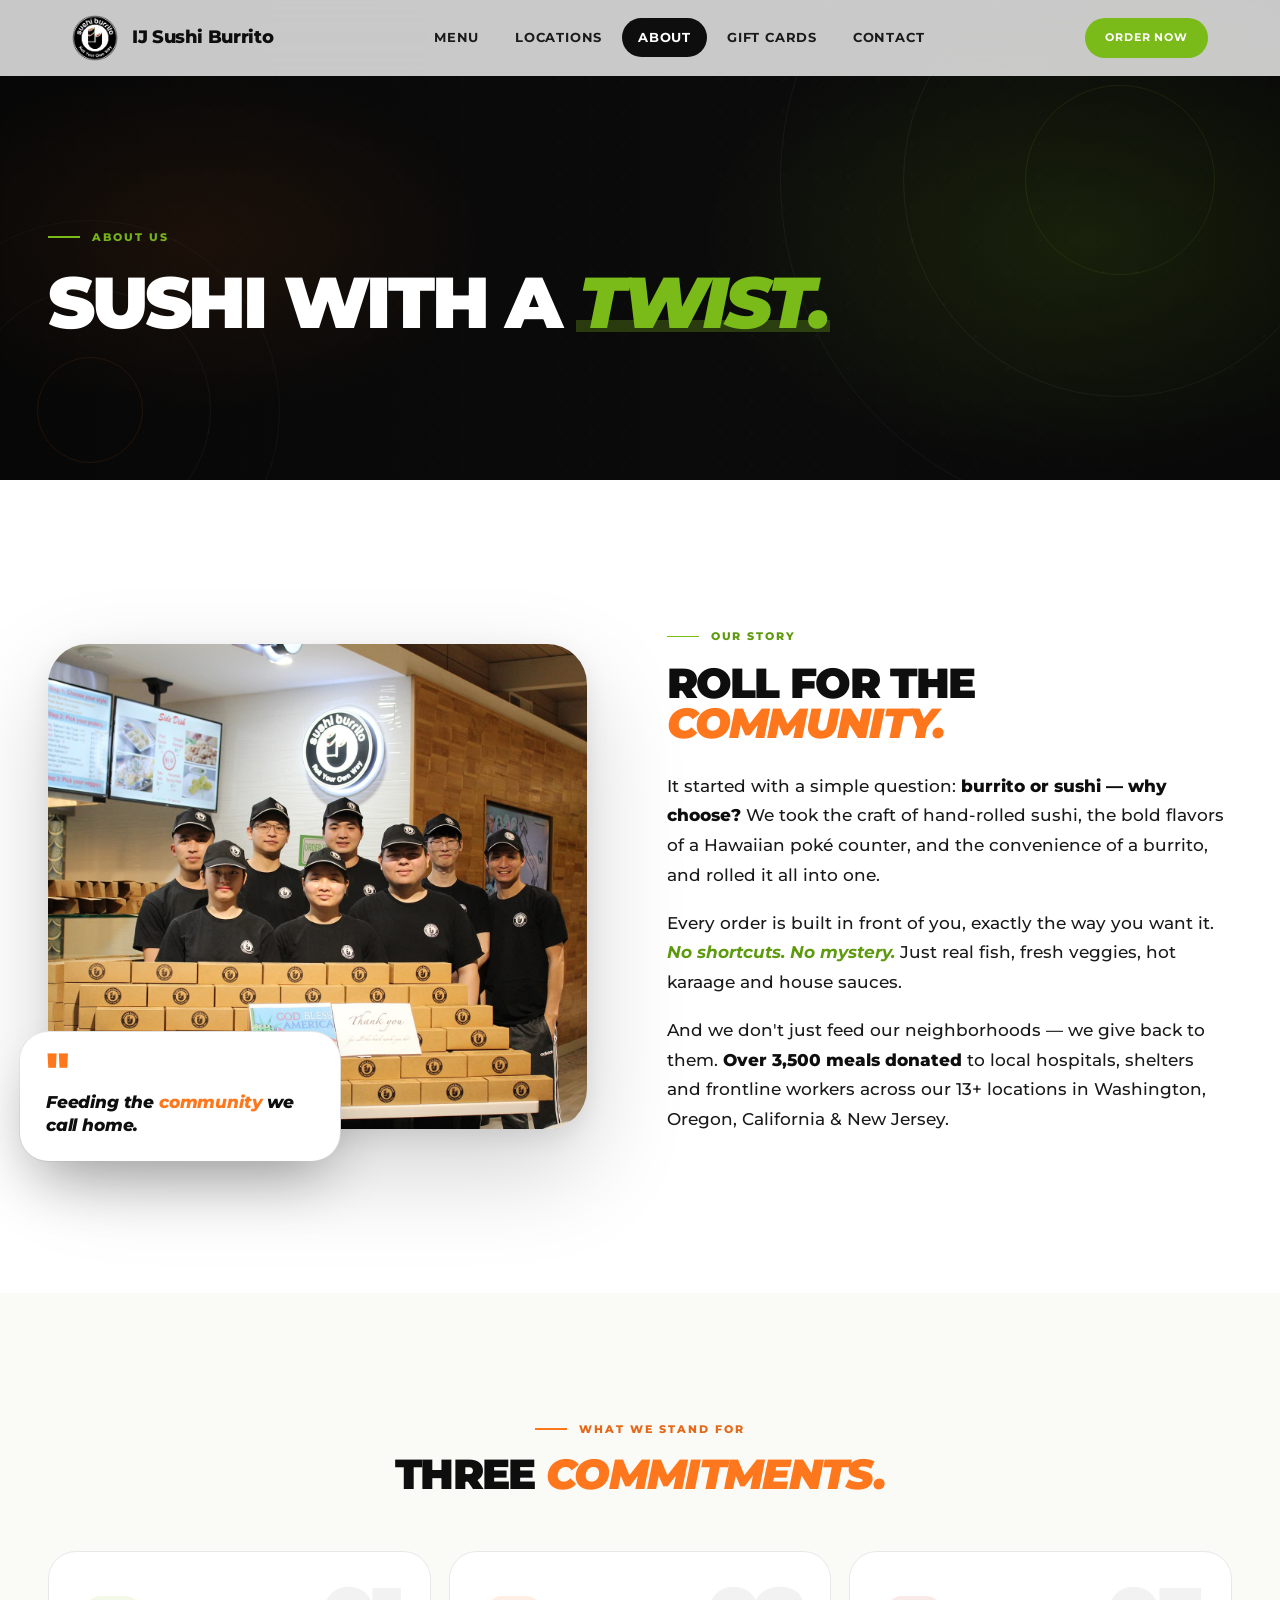
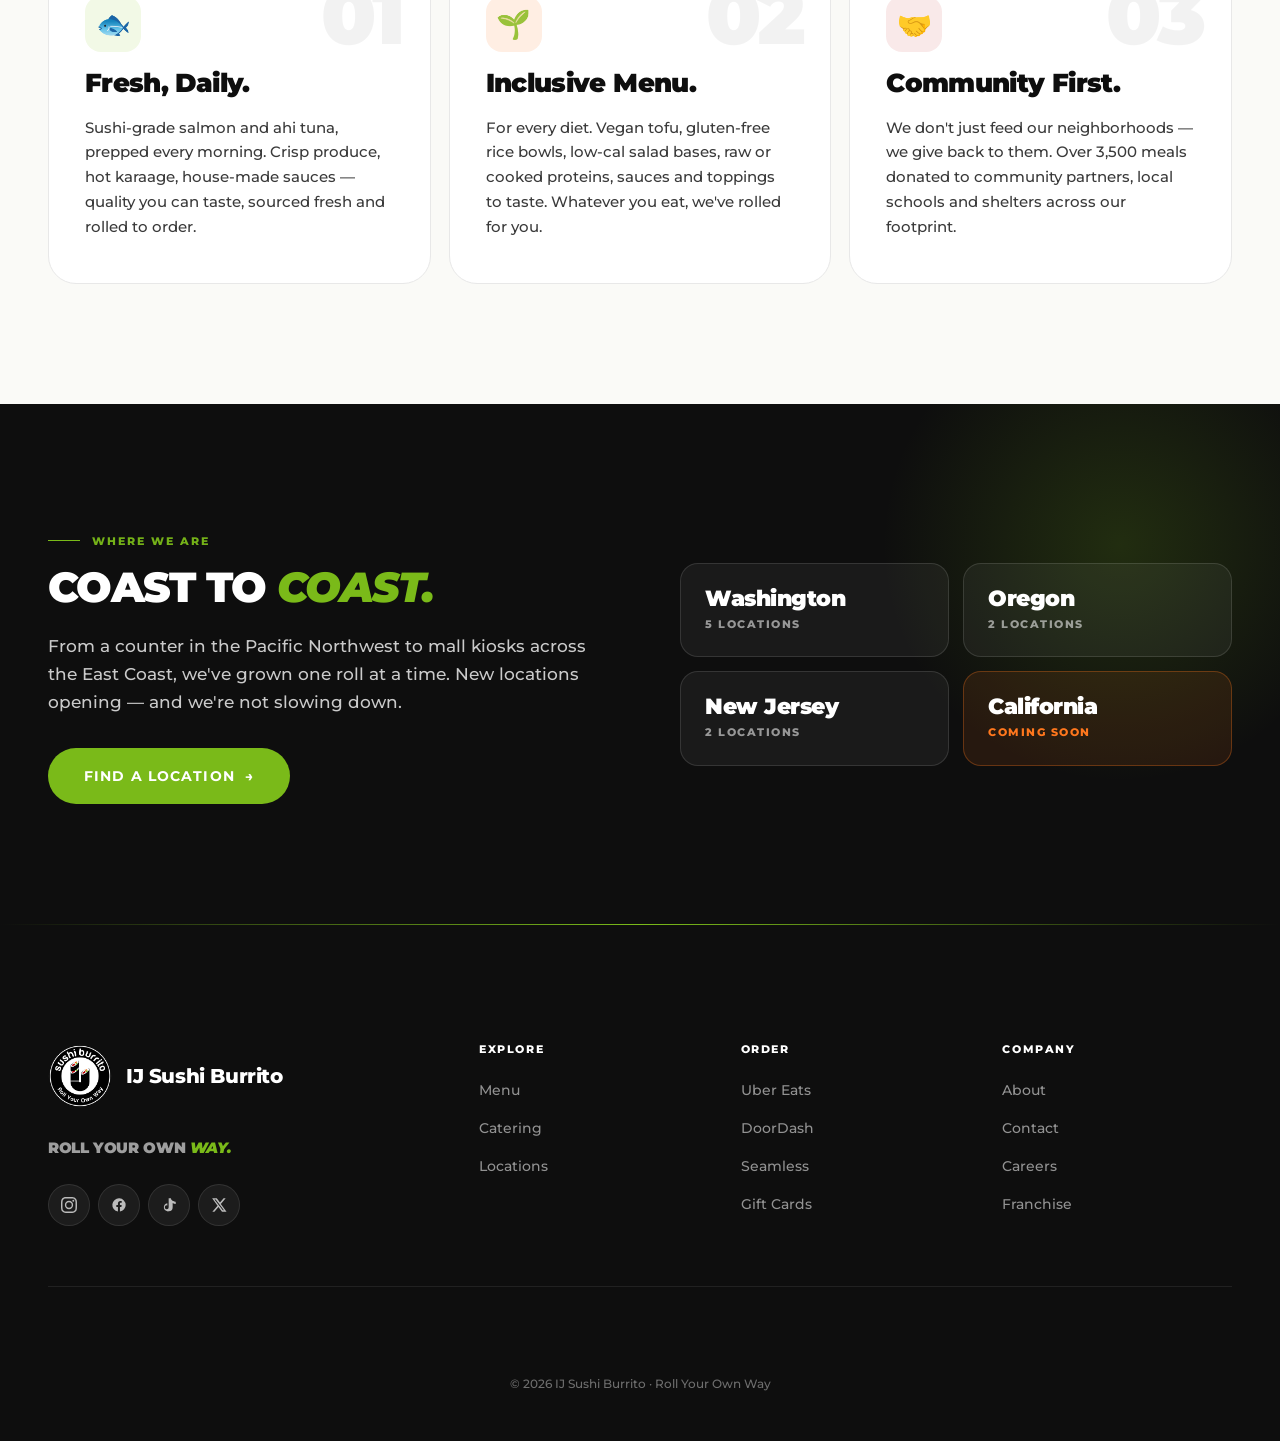
==== commit 4d979628: "Redesign menu cards, locations, and mobile layout - Move price to bottom of menu cards with separato" ====
--- a/about.html
+++ b/about.html
@@ -19,7 +19,7 @@
 <link rel="preconnect" href="https://fonts.gstatic.com" crossorigin>
 <link href="https://fonts.googleapis.com/css2?family=Montserrat:wght@400;500;600;700;800;900&display=swap" rel="stylesheet">
 
-<link rel="stylesheet" href="styles.css?v=3">
+<link rel="stylesheet" href="styles.css?v=5">
 
 <style>
 /* ════════════ ABOUT PAGE ════════════ */
@@ -61,16 +61,16 @@
 .ab-hero__inner{
   position:relative;z-index:2;max-width:1320px;margin:0 auto;padding:0 48px;width:100%;
 }
-@media(max-width:900px){.ab-hero__inner{padding:0 28px}}
+@media(max-width:900px){.ab-hero{min-height:auto;padding:calc(var(--nav-h) + 60px) 0 60px}.ab-hero__inner{padding:0 28px;text-align:center}.ab-hero__inner > div{display:flex;flex-direction:column;align-items:center}}
 .ab-hero__eyebrow{
   display:inline-flex;align-items:center;gap:12px;
-  font-size:13px;font-weight:800;letter-spacing:.18em;text-transform:uppercase;
+  font-size:11px;font-weight:800;letter-spacing:.18em;text-transform:uppercase;
   color:rgba(122,186,25,.95);margin-bottom:24px;
 }
 .ab-hero__eyebrow::before{content:'';width:32px;height:1.5px;background:var(--brand)}
 .ab-hero h1{
   color:#fff;font-family:var(--fm-display);
-  font-size:clamp(48px,7vw,120px);font-weight:900;
+  font-size:clamp(42px,6vw,72px);font-weight:900;
   letter-spacing:-.045em;line-height:.92;margin:0;text-transform:uppercase;
 }
 .ab-hero h1 em{
@@ -127,10 +127,10 @@
 .ab-story__pull p span{color:var(--orange)}
 
 /* Copy column */
-.ab-story__copy .eyebrow{display:inline-flex;align-items:center;gap:12px;font-size:13px;font-weight:800;letter-spacing:.18em;text-transform:uppercase;color:var(--brand-d);margin-bottom:18px}
+.ab-story__copy .eyebrow{display:inline-flex;align-items:center;gap:12px;font-size:11px;font-weight:800;letter-spacing:.18em;text-transform:uppercase;color:var(--brand-d);margin-bottom:18px}
 .ab-story__copy .eyebrow::before{content:'';width:32px;height:1.5px;background:var(--brand)}
 .ab-story__copy h2{
-  font-family:var(--fm-display);font-size:clamp(36px,5vw,64px);
+  font-family:var(--fm-display);font-size:clamp(28px,3.5vw,42px);
   font-weight:900;letter-spacing:-.04em;line-height:.95;margin:0 0 28px;text-transform:uppercase;color:var(--ink);
 }
 .ab-story__copy h2 em{font-style:italic;color:var(--orange);text-transform:uppercase}
@@ -144,9 +144,9 @@
 .ab-pillars__inner{max-width:1320px;margin:0 auto;padding:0 48px}
 @media(max-width:900px){.ab-pillars__inner{padding:0 28px}}
 .ab-pillars__head{text-align:center;max-width:880px;margin:0 auto 56px}
-.ab-pillars__head .eyebrow{display:inline-flex;align-items:center;gap:12px;font-size:13px;font-weight:800;letter-spacing:.18em;text-transform:uppercase;color:var(--orange-d);margin-bottom:18px}
+.ab-pillars__head .eyebrow{display:inline-flex;align-items:center;gap:12px;font-size:11px;font-weight:800;letter-spacing:.18em;text-transform:uppercase;color:var(--orange-d);margin-bottom:18px}
 .ab-pillars__head .eyebrow::before{content:'';width:32px;height:1.5px;background:var(--orange)}
-.ab-pillars__head h2{font-family:var(--fm-display);font-size:clamp(36px,5.5vw,72px);font-weight:900;letter-spacing:-.04em;line-height:.95;margin:0;text-transform:uppercase;color:var(--ink);white-space:nowrap;text-wrap:nowrap;text-align:center}
+.ab-pillars__head h2{font-family:var(--fm-display);font-size:clamp(28px,3.5vw,42px);font-weight:900;letter-spacing:-.04em;line-height:.95;margin:0;text-transform:uppercase;color:var(--ink);text-align:center}
 @media(max-width:640px){.ab-pillars__head h2{white-space:normal;text-wrap:balance}}
 .ab-pillars__head h2 em{font-style:italic;color:var(--orange)}
 .ab-pillars__grid{display:grid;grid-template-columns:repeat(3,1fr);gap:18px}
@@ -178,9 +178,9 @@
 .ab-reach::before{content:'';position:absolute;top:-100px;right:-80px;width:480px;height:480px;border-radius:50%;background:radial-gradient(circle,rgba(122,186,25,.18),transparent 70%);pointer-events:none}
 .ab-reach__inner{position:relative;z-index:1;max-width:1320px;margin:0 auto;padding:0 48px;display:grid;grid-template-columns:1fr 1fr;gap:80px;align-items:center}
 @media(max-width:900px){.ab-reach__inner{grid-template-columns:1fr;gap:48px;padding:0 28px}}
-.ab-reach__copy .eyebrow{display:inline-flex;align-items:center;gap:12px;font-size:13px;font-weight:800;letter-spacing:.18em;text-transform:uppercase;color:rgba(122,186,25,.95);margin-bottom:18px}
+.ab-reach__copy .eyebrow{display:inline-flex;align-items:center;gap:12px;font-size:11px;font-weight:800;letter-spacing:.18em;text-transform:uppercase;color:rgba(122,186,25,.95);margin-bottom:18px}
 .ab-reach__copy .eyebrow::before{content:'';width:32px;height:1.5px;background:var(--brand)}
-.ab-reach__copy h2{color:#fff;font-family:var(--fm-display);font-size:clamp(40px,5.5vw,72px);font-weight:900;letter-spacing:-.04em;line-height:.95;margin:0 0 24px;text-transform:uppercase}
+.ab-reach__copy h2{color:#fff;font-family:var(--fm-display);font-size:clamp(28px,3.5vw,42px);font-weight:900;letter-spacing:-.04em;line-height:.95;margin:0 0 24px;text-transform:uppercase}
 .ab-reach__copy h2 em{font-style:italic;color:var(--brand)}
 .ab-reach__copy p{font-size:17px;color:rgba(255,255,255,.78);line-height:1.65;margin:0 0 32px;font-weight:500}
 .ab-reach__states{display:grid;grid-template-columns:repeat(2,1fr);gap:14px}
@@ -205,7 +205,7 @@
 @media(max-width:700px){.ab-cta__inner{padding:0 28px}}
 .ab-cta h2{
   color:#fff;font-family:var(--fm-display);
-  font-size:clamp(48px,7vw,104px);font-weight:900;letter-spacing:-.04em;line-height:.92;margin:0 0 24px;text-transform:uppercase;
+  font-size:clamp(28px,3.5vw,42px);font-weight:900;letter-spacing:-.04em;line-height:.92;margin:0 0 24px;text-transform:uppercase;
 }
 .ab-cta h2 em{color:var(--ink);font-style:normal;background:#fff;padding:0 .14em;border-radius:6px;display:inline-block;transform:rotate(-1.5deg)}
 .ab-cta p{font-size:18px;color:rgba(255,255,255,.95);line-height:1.6;margin:0 auto 32px;max-width:520px}
@@ -233,8 +233,7 @@
       </ul>
     </nav>
     <div class="nav__cta">
-      <a href="locations.html" class="btn btn--outline btn--sm">Find Us</a>
-      <a href="menu.html" class="btn btn--brand btn--sm">Order Now</a>
+      <a href="locations.html" class="btn btn--brand btn--sm">Order Now</a>
       <button class="burger" aria-label="Open menu" aria-expanded="false" aria-controls="drawer">
         <span></span><span></span><span></span>
       </button>
@@ -250,7 +249,7 @@
     <li><a href="gift-cards.html">Gift Cards</a></li>
     <li><a href="contact.html">Contact</a></li>
   </ul>
-  <a href="menu.html" class="btn btn--brand btn--lg">Order Now →</a>
+  <a href="locations.html" class="btn btn--brand btn--lg">Order Now →</a>
 </div>
 
 <main id="main">
@@ -416,10 +415,6 @@
   <svg viewBox="0 0 24 24" width="20" height="20" fill="none" stroke="currentColor" stroke-width="2.5" stroke-linecap="round" stroke-linejoin="round"><path d="M18 15l-6-6-6 6"/></svg>
 </button>
 
-<div class="mobile-bar">
-  <a href="locations.html" class="btn btn--outline btn--sm">Find Us</a>
-  <a href="menu.html" class="btn btn--brand btn--sm">Order Now →</a>
-</div>
 
 <script>
 const nav = document.getElementById('nav');
--- a/styles.css
+++ b/styles.css
@@ -63,8 +63,8 @@
 @media(max-width:900px){.container,.container-narrow{padding:0 28px}}
 @media(max-width:500px){.container,.container-narrow{padding:0 20px}}
 
-.section{padding:140px 0;position:relative}
-.section-tight{padding:90px 0}
+.section{padding:72px 0;position:relative}
+.section-tight{padding:48px 0}
 @media(max-width:800px){.section{padding:88px 0}.section-tight{padding:64px 0}}
 @media(max-width:500px){.section{padding:64px 0}.section-tight{padding:48px 0}}
 
@@ -84,7 +84,7 @@
 
 h1,h2,h3,h4{font-family:var(--fm-display);font-weight:800;letter-spacing:-.035em;line-height:.95;color:var(--ink);text-wrap:balance}
 h1{font-size:clamp(44px,9vw,140px);text-transform:uppercase;letter-spacing:-.045em;line-height:.88}
-h2{font-size:clamp(32px,6.5vw,84px);text-transform:uppercase;margin-bottom:24px;line-height:.92;letter-spacing:-.04em}
+h2{font-size:clamp(28px,4.5vw,52px);text-transform:uppercase;margin-bottom:20px;line-height:.92;letter-spacing:-.04em}
 h2 em{font-style:normal;color:var(--brand)}
 h2 em.o{color:var(--orange)}
 h3{font-size:24px;letter-spacing:-.02em;line-height:1.05;font-weight:700}
@@ -105,12 +105,12 @@
 .btn--lg{padding:20px 36px;font-size:14px;min-height:56px}
 .btn--xl{padding:24px 44px;font-size:15px;min-height:64px}
 .btn--sm{padding:11px 20px;font-size:11px;min-height:40px}
-.btn--brand{background:var(--brand);color:#fff;box-shadow:0 6px 20px rgba(122,186,25,.3)}
-.btn--brand:hover{background:var(--brand-d);transform:translateY(-3px);box-shadow:0 12px 32px rgba(122,186,25,.45)}
-.btn--orange{background:var(--orange);color:#fff;box-shadow:0 6px 20px rgba(255,119,29,.3)}
-.btn--orange:hover{background:var(--orange-d);transform:translateY(-3px);box-shadow:0 12px 32px rgba(255,119,29,.45)}
+.btn--brand{background:var(--brand);color:#fff;box-shadow:none}
+.btn--brand:hover{background:var(--brand-d);transform:translateY(-3px);box-shadow:none}
+.btn--orange{background:var(--orange);color:#fff;box-shadow:none}
+.btn--orange:hover{background:var(--orange-d);transform:translateY(-3px);box-shadow:none}
 .btn--ink{background:var(--ink);color:#fff}
-.btn--ink:hover{background:#000;transform:translateY(-3px);box-shadow:0 12px 32px rgba(0,0,0,.4)}
+.btn--ink:hover{background:#000;transform:translateY(-3px);box-shadow:none}
 .btn--white{background:#fff;color:var(--ink)}
 .btn--white:hover{transform:translateY(-3px);box-shadow:0 12px 32px rgba(0,0,0,.2)}
 .btn--outline{background:transparent;color:var(--ink);border:2px solid var(--ink)}
@@ -164,8 +164,11 @@
 @media(max-width:1100px){.nav__inner{padding:0 56px}}
 @media(max-width:900px){.nav__inner{padding:0 36px}}
 @media(max-width:500px){.nav__inner{padding:0 24px}}
-.nav__logo{display:flex;align-items:center;gap:14px;font-family:var(--fm);font-size:18px;font-weight:800;letter-spacing:-.02em;color:var(--ink)}
-.nav__logo img{width:46px;height:46px;border-radius:50%;transition:transform .4s var(--e-bounce)}
+.nav__logo{display:flex;align-items:center;gap:14px;font-family:var(--fm);font-size:18px;font-weight:800;letter-spacing:-.02em;color:var(--ink);min-width:0;flex-shrink:0}
+.nav__logo > span{white-space:nowrap}
+.nav__logo img{width:46px;height:46px;border-radius:50%;transition:transform .4s var(--e-bounce);flex-shrink:0}
+@media(max-width:600px){.nav__logo{gap:10px;font-size:15px}.nav__logo img{width:38px;height:38px}}
+@media(max-width:380px){.nav__logo{font-size:13px;gap:8px}.nav__logo img{width:34px;height:34px}}
 .nav__logo:hover img{transform:rotate(-12deg) scale(1.08)}
 /* Header logo — all-black wordmark */
 .nav .nav__logo .s,
@@ -190,30 +193,39 @@
   .burger{display:flex}
   .nav__cta .btn--outline{display:none}
 }
+@media(max-width:700px){
+  .nav__inner{gap:10px;padding:0 16px}
+  .nav__cta{gap:6px}
+  .nav__cta .btn--brand{display:none}
+  .burger{width:40px;height:40px}
+}
 
 /* Mobile drawer */
 .drawer{position:fixed;top:var(--nav-h);left:0;right:0;background:#fff;border-bottom:1px solid var(--ink7);padding:24px 28px 32px;transform:translateY(-110%);transition:transform .4s var(--e-out);z-index:99;box-shadow:0 30px 60px rgba(0,0,0,.12)}
 .drawer.open{transform:translateY(0)}
 .drawer ul{list-style:none;display:flex;flex-direction:column;gap:0}
-.drawer a{display:block;padding:18px 0;font-size:22px;font-weight:800;color:var(--ink);text-transform:uppercase;letter-spacing:-.01em;border-bottom:1px solid var(--ink7)}
-.drawer a:hover{color:var(--brand-d)}
-.drawer .btn{margin-top:24px;width:100%}
+.drawer ul a{display:block;padding:18px 0;font-size:22px;font-weight:800;color:var(--ink);text-transform:uppercase;letter-spacing:-.01em;border-bottom:1px solid var(--ink7)}
+.drawer ul a:hover{color:var(--brand-d)}
+.drawer a.btn{margin-top:24px;width:100%;display:flex;color:#fff;border-bottom:none;padding:20px 36px;font-size:14px;justify-content:center}
+.drawer a.btn:hover{color:#fff}
 
 /* ── FOOTER ── */
 footer{background:var(--ink);color:rgba(255,255,255,.6);padding:120px 0 48px;position:relative;overflow:hidden}
 footer::before{content:'';position:absolute;top:0;left:0;right:0;height:1px;background:linear-gradient(90deg,transparent,var(--brand),transparent)}
 .foot-top{display:grid;grid-template-columns:1.4fr 3fr;gap:80px;margin-bottom:80px;padding-bottom:60px;border-bottom:1px solid rgba(255,255,255,.08)}
-@media(max-width:900px){.foot-top{grid-template-columns:1fr;gap:40px}}
+@media(max-width:900px){.foot-top{grid-template-columns:1fr;gap:40px;text-align:center}.foot-tag{display:flex;flex-direction:column;align-items:center}.foot-tag__brand{margin-bottom:20px}.foot-tag p,.foot-tag__slogan{margin-left:auto;margin-right:auto}.social{justify-content:center}}
 .foot-tag h3{color:#fff;font-size:clamp(36px,5vw,64px);text-transform:uppercase;letter-spacing:-.03em;line-height:.95;margin-bottom:28px}
 .foot-tag h3 em{color:var(--brand);font-style:normal}
 .foot-tag p{color:rgba(255,255,255,.6);font-size:15px;line-height:1.6;max-width:380px;margin-bottom:24px}
 .foot-cols{display:grid;grid-template-columns:repeat(3,1fr);gap:32px}
+@media(max-width:900px){.foot-cols{text-align:center}.foot-col ul{align-items:center}}
 @media(max-width:700px){.foot-cols{grid-template-columns:1fr 1fr;gap:32px 24px}}
 @media(max-width:440px){.foot-cols{grid-template-columns:1fr}}
 .foot-col h4{font-size:11px;font-weight:800;text-transform:uppercase;letter-spacing:.14em;color:#fff;margin-bottom:24px}
 .foot-col ul{list-style:none;display:flex;flex-direction:column;gap:14px}
 .foot-col a{font-size:14px;color:rgba(255,255,255,.55);transition:color .2s,padding-left .25s var(--e)}
 .foot-col a:hover{color:var(--brand);padding-left:6px}
+@media(max-width:900px){.foot-col a:hover{padding-left:0;transform:translateY(-1px)}}
 .foot-bot{display:flex;justify-content:center;align-items:center;text-align:center;padding-top:8px}
 .foot-meta{font-size:12px;color:rgba(255,255,255,.4);text-align:center}
 
@@ -259,9 +271,7 @@
 .to-top:hover{background:var(--brand);transform:translateY(-3px)}
 @media(max-width:700px){.to-top{right:16px;bottom:96px;width:46px;height:46px}}
 
-.mobile-bar{display:none;position:fixed;left:0;right:0;bottom:0;background:rgba(255,255,255,.96);backdrop-filter:blur(20px);border-top:1px solid var(--ink7);padding:12px 16px calc(12px + env(safe-area-inset-bottom));z-index:80;gap:10px}
-.mobile-bar .btn{flex:1}
-@media(max-width:700px){.mobile-bar{display:flex}body{padding-bottom:80px}}
+.mobile-bar{display:none}
 
 /* ── UTILITIES ── */
 .bleed{margin-left:calc(50% - 50vw);margin-right:calc(50% - 50vw);width:100vw}
@@ -270,10 +280,11 @@
 /* ════════════ LOCATIONS — shared (used on locations.html) ════════════ */
 .loc__states{display:flex;flex-direction:column;gap:80px}
 .loc__state-row{position:relative}
-.loc__state-head{display:flex;align-items:flex-end;justify-content:space-between;gap:20px;margin-bottom:32px;padding-bottom:20px;border-bottom:2px solid var(--ink)}
-.loc__state-name{font-family:var(--fm-display);font-size:clamp(36px,5vw,68px);font-weight:900;letter-spacing:-.04em;text-transform:uppercase;line-height:.9}
+.loc__state-head{display:flex;align-items:flex-end;justify-content:space-between;gap:20px;margin-bottom:32px;padding-bottom:20px;border-bottom:2px solid var(--ink);flex-wrap:wrap}
+.loc__state-name{font-family:var(--fm-display);font-size:clamp(32px,5vw,68px);font-weight:900;letter-spacing:-.04em;text-transform:uppercase;line-height:.9}
 .loc__state-name em{font-style:normal;color:var(--brand)}
-.loc__state-meta{font-size:11px;font-weight:800;letter-spacing:.14em;text-transform:uppercase;color:var(--ink3);text-align:right;line-height:1.5;flex-shrink:0}
+.loc__state-meta{font-size:11px;font-weight:800;letter-spacing:.14em;text-transform:uppercase;color:var(--ink3);text-align:right;line-height:1.5;flex-shrink:0;min-width:0}
+@media(max-width:600px){.loc__state-meta{text-align:left}}
 .loc__state-meta strong{display:block;color:var(--orange);font-size:13px;margin-bottom:2px}
 
 .loc__grid{display:grid;grid-template-columns:repeat(auto-fit,minmax(300px,1fr));gap:18px}
@@ -289,7 +300,12 @@
 .loc-card__row strong{color:var(--ink2);font-weight:800;min-width:48px;font-size:10px;text-transform:uppercase;letter-spacing:.1em;padding-top:3px;flex-shrink:0}
 .loc-card__row a{color:var(--ink3);transition:color .2s}
 .loc-card__row a:hover{color:var(--brand-d)}
-.loc-card__btn{margin-top:auto;padding-top:20px}
+.loc-card__btn{flex:1;text-align:center;justify-content:center}
+.loc-card__btns{display:flex;gap:10px;margin-top:auto;padding-top:20px}
+.loc-card{text-align:center}
+.loc-card__row{justify-content:center}
+.loc-card h3{text-align:center}
+.loc-card__city{text-align:center}
 .loc-card--soon{background:var(--cream);border-style:dashed}
 .loc-card--soon .loc-card__city{color:var(--orange)}
 
@@ -313,3 +329,76 @@
 .ambience__item figcaption{position:absolute;bottom:20px;left:22px;right:22px;color:#fff;z-index:1}
 .ambience__item figcaption strong{display:block;font-family:var(--fm-display);font-size:16px;font-weight:800;letter-spacing:-.01em;margin-bottom:3px}
 .ambience__item figcaption span{font-size:12px;color:rgba(255,255,255,.85);font-weight:500}
+
+/* ══════════════════════════════════════════════════════════════
+   MOBILE REDESIGN — Clean, focused, Pokeworks-inspired
+   Scoped to max-width:768px so desktop is untouched
+   ══════════════════════════════════════════════════════════════ */
+
+@media(max-width:768px){
+
+  /* ── NAV — slimmer, cleaner ── */
+  :root{--nav-h:60px}
+  .nav.scrolled{background:#fff}
+  .nav__inner{padding:0 16px;gap:8px}
+  .nav__logo{gap:8px;font-size:14px}
+  .nav__logo img{width:34px;height:34px}
+  .burger{width:40px;height:40px;gap:4px}
+  .burger span{width:20px;height:1.5px}
+
+  /* ── DRAWER — clean full-screen overlay ── */
+  .drawer{
+    top:0;left:0;right:0;bottom:0;
+    padding:calc(var(--nav-h) + 24px) 24px 32px;
+    background:#fff;
+    transform:translateY(-100%);
+    border-bottom:none;
+    box-shadow:none;
+    z-index:98;
+    display:flex;flex-direction:column;
+  }
+  .drawer.open{transform:translateY(0)}
+  .drawer ul{gap:0;flex:1}
+  .drawer ul a{
+    font-size:18px;font-weight:700;
+    padding:16px 0;
+    border-bottom:1px solid var(--ink7);
+    letter-spacing:0;
+  }
+  .drawer a.btn{
+    margin-top:auto;
+    font-size:14px;padding:16px 32px;
+  }
+
+  /* ── MARQUEE — hide on mobile ── */
+  .marquee{display:none}
+
+  /* ── BACK TO TOP — adjust for bottom bar ── */
+  .to-top{bottom:80px;right:12px;width:40px;height:40px}
+
+  /* ── STICKY MOBILE ORDER BAR ── */
+  .mobile-bar{
+    display:flex !important;
+    position:fixed;bottom:0;left:0;right:0;z-index:95;
+    background:#fff;
+    border-top:1px solid var(--ink7);
+    padding:10px 16px;gap:10px;
+    box-shadow:none;
+  }
+  .mobile-bar a{
+    flex:1;display:flex;align-items:center;justify-content:center;
+    gap:6px;padding:14px 12px;border-radius:12px;
+    font-size:13px;font-weight:700;letter-spacing:.04em;
+    text-transform:uppercase;line-height:1;
+  }
+  .mobile-bar__find{
+    background:var(--ink8);color:var(--ink);
+  }
+  .mobile-bar__order{
+    background:var(--brand);color:#fff;
+  }
+
+  /* ── Add bottom padding to body for sticky bar ── */
+  footer{padding-bottom:80px}
+
+}/* end 768 */
